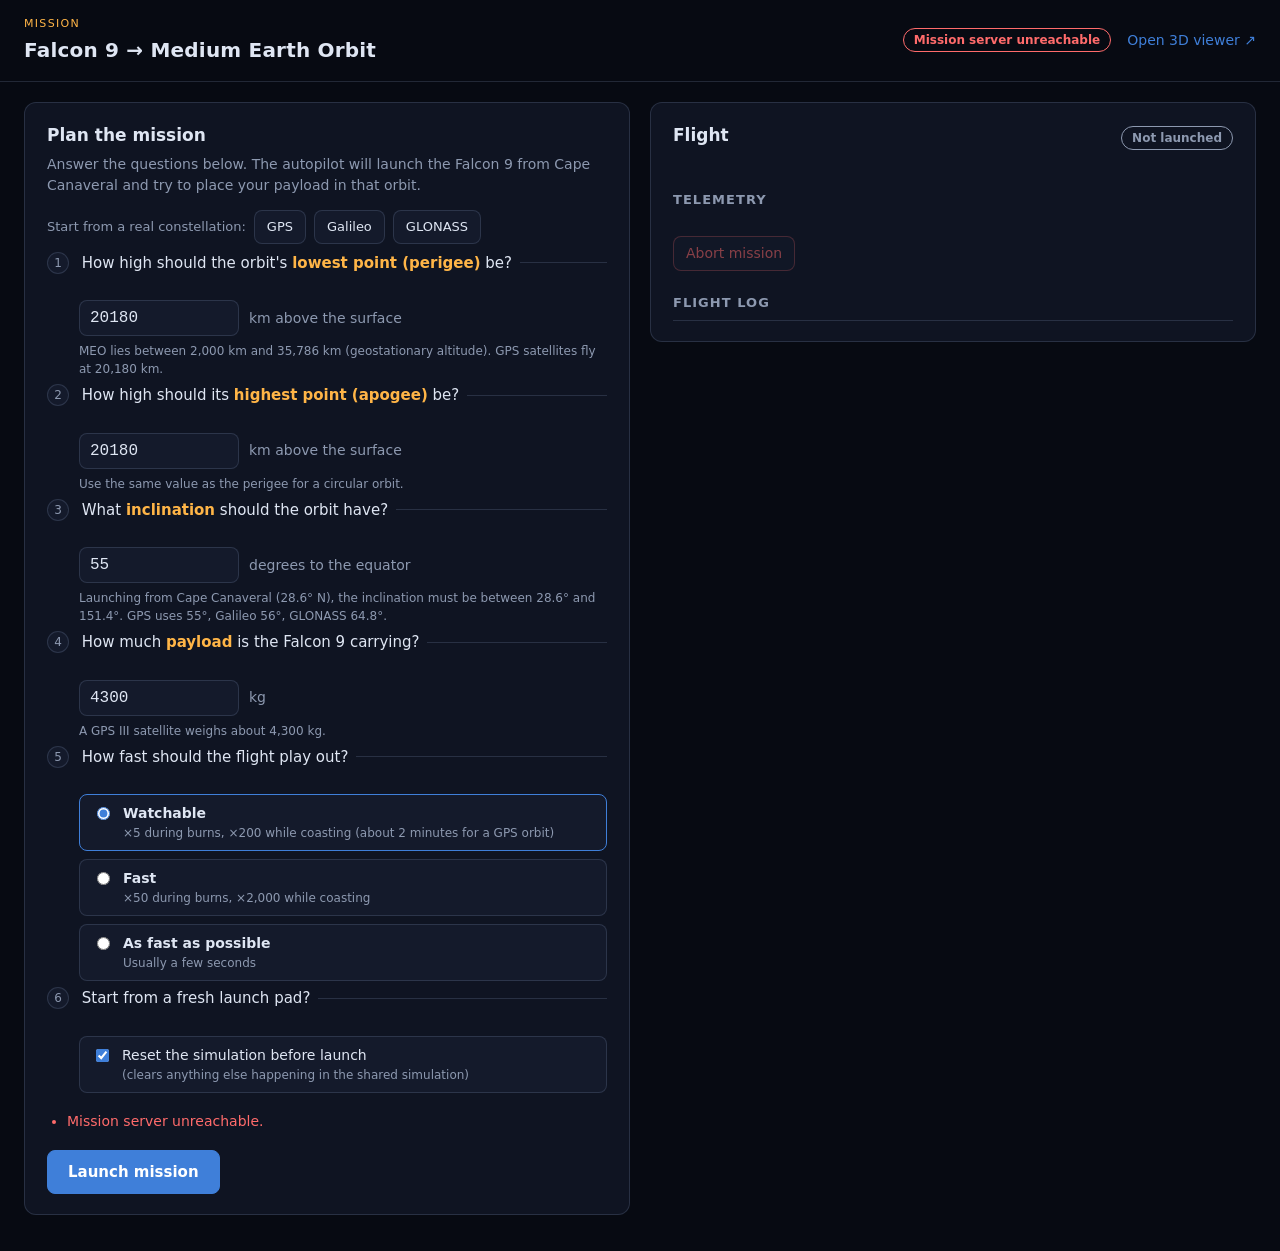
==== meo_mission/index.html @ 13f956a3 "Correct the watchable-pace duration hint on the MEO mission page Co-Authored-By: Claude Opus 5.5 <no" ====
<!doctype html>
<html lang="en">
<head>
  <meta charset="utf-8">
  <meta name="viewport" content="width=device-width, initial-scale=1">
  <title>Falcon 9 to MEO</title>
  <link rel="icon" href="data:,">
  <link rel="stylesheet" href="style.css">
</head>
<body>
  <header class="topbar">
    <div>
      <p class="eyebrow">Mission</p>
      <h1>Falcon 9 → Medium Earth Orbit</h1>
    </div>
    <div class="topbar-right">
      <span id="sim-status" class="pill pill-wait">Connecting…</span>
      <a id="viewer-link" class="link" href="#" target="_blank" rel="noopener">Open 3D viewer ↗</a>
    </div>
  </header>

  <main class="layout">
    <!-- Questionnaire -------------------------------------------------------- -->
    <section class="card" id="plan">
      <h2>Plan the mission</h2>
      <p class="lede">Answer the questions below. The autopilot will launch the Falcon 9 from
        Cape Canaveral and try to place your payload in that orbit.</p>

      <div class="presets">
        <span class="muted">Start from a real constellation:</span>
        <button type="button" data-preset="gps">GPS</button>
        <button type="button" data-preset="galileo">Galileo</button>
        <button type="button" data-preset="glonass">GLONASS</button>
      </div>

      <form id="form" novalidate>
        <fieldset>
          <legend><span class="num">1</span> How high should the orbit's <strong>lowest point (perigee)</strong> be?</legend>
          <div class="answer">
            <input id="perigee" name="perigee_km" type="number" inputmode="decimal" step="any" value="20180" required>
            <span class="unit">km above the surface</span>
          </div>
          <p class="help">MEO lies between <span id="meo-range"></span>.</p>
        </fieldset>

        <fieldset>
          <legend><span class="num">2</span> How high should its <strong>highest point (apogee)</strong> be?</legend>
          <div class="answer">
            <input id="apogee" name="apogee_km" type="number" inputmode="decimal" step="any" value="20180" required>
            <span class="unit">km above the surface</span>
          </div>
          <p class="help">Use the same value as the perigee for a circular orbit.</p>
        </fieldset>

        <fieldset>
          <legend><span class="num">3</span> What <strong>inclination</strong> should the orbit have?</legend>
          <div class="answer">
            <input id="inclination" name="inclination_deg" type="number" inputmode="decimal" step="any" value="55" required>
            <span class="unit">degrees to the equator</span>
          </div>
          <p class="help" id="inc-help"></p>
        </fieldset>

        <fieldset>
          <legend><span class="num">4</span> How much <strong>payload</strong> is the Falcon 9 carrying?</legend>
          <div class="answer">
            <input id="payload" name="payload_kg" type="number" inputmode="decimal" step="any" value="4300" required>
            <span class="unit">kg</span>
          </div>
          <p class="help">A GPS III satellite weighs about 4,300 kg.</p>
        </fieldset>

        <fieldset>
          <legend><span class="num">5</span> How fast should the flight play out?</legend>
          <div class="choices">
            <label><input type="radio" name="pace" value="watch" checked>
              <span><strong>Watchable</strong><small>×5 during burns, ×200 while coasting (about 2 minutes for a GPS orbit)</small></span></label>
            <label><input type="radio" name="pace" value="fast">
              <span><strong>Fast</strong><small>×50 during burns, ×2,000 while coasting</small></span></label>
            <label><input type="radio" name="pace" value="max">
              <span><strong>As fast as possible</strong><small>Usually a few seconds</small></span></label>
          </div>
        </fieldset>

        <fieldset>
          <legend><span class="num">6</span> Start from a fresh launch pad?</legend>
          <label class="check"><input id="reset" type="checkbox" checked>
            <span>Reset the simulation before launch <small>(clears anything else happening in the shared simulation)</small></span></label>
        </fieldset>

        <div id="feasibility" class="feasibility" aria-live="polite"></div>
        <ul id="errors" class="errors" aria-live="polite"></ul>

        <div class="actions">
          <button id="launch" type="submit" class="primary">Launch mission</button>
        </div>
      </form>
    </section>

    <!-- Flight ---------------------------------------------------------------- -->
    <section class="card" id="flight">
      <div class="flight-head">
        <h2>Flight</h2>
        <span id="mission-state" class="pill pill-idle">Not launched</span>
      </div>
      <div id="result" class="result hidden"></div>

      <ol id="phases" class="phases"></ol>

      <h3>Telemetry <span class="muted small" id="tel-vehicle"></span></h3>
      <dl id="telemetry" class="telemetry"></dl>

      <div class="actions">
        <button id="abort" class="danger" disabled>Abort mission</button>
      </div>

      <h3>Flight log</h3>
      <ol id="log" class="log"></ol>
    </section>
  </main>

  <script type="module" src="app.js"></script>
</body>
</html>
---- meo_mission/style.css ----
:root {
  --bg: #070a12;
  --card: #0f1422;
  --card-2: #141a2b;
  --border: rgba(140, 160, 200, 0.2);
  --text: #dfe6f3;
  --muted: #8d99b0;
  --accent: #ffb547;
  --primary: #3f7fd9;
  --ok: #4cd08a;
  --warn: #ffcc4d;
  --bad: #ff6b6b;
  --info: #4fd1c5;
}

* { box-sizing: border-box; }
html, body { margin: 0; background: var(--bg); color: var(--text); }
body { font: 14px/1.5 system-ui, -apple-system, "Segoe UI", Roboto, sans-serif; }
.muted { color: var(--muted); }
.small { font-size: 12px; font-weight: 400; }
.hidden { display: none !important; }

/* ---- Top bar ---- */
.topbar {
  display: flex;
  flex-wrap: wrap;
  align-items: center;
  justify-content: space-between;
  gap: 12px 24px;
  padding: 16px 24px;
  border-bottom: 1px solid var(--border);
}
.eyebrow { margin: 0; font-size: 11px; letter-spacing: 0.12em; text-transform: uppercase; color: var(--accent); }
.topbar h1 { margin: 2px 0 0; font-size: 20px; letter-spacing: 0.01em; }
.topbar-right { display: flex; align-items: center; gap: 16px; }
.link { color: var(--primary); text-decoration: none; }
.link:hover { text-decoration: underline; }

.pill {
  display: inline-block;
  font-size: 12px;
  font-weight: 600;
  padding: 2px 10px;
  border-radius: 999px;
  border: 1px solid currentColor;
  white-space: nowrap;
}
.pill-ok { color: var(--ok); }
.pill-wait { color: var(--warn); }
.pill-bad { color: var(--bad); }
.pill-idle { color: var(--muted); }
.pill-run { color: var(--accent); }

/* ---- Layout ---- */
.layout {
  display: grid;
  grid-template-columns: minmax(0, 1fr) minmax(0, 1fr);
  gap: 20px;
  padding: 20px 24px 32px;
  max-width: 1400px;
  margin: 0 auto;
  align-items: start;
}
.card { background: var(--card); border: 1px solid var(--border); border-radius: 12px; padding: 20px 22px; min-width: 0; }
.card h2 { margin: 0 0 6px; font-size: 17px; }
.card h3 { margin: 22px 0 8px; font-size: 13px; color: var(--muted); text-transform: uppercase; letter-spacing: 0.08em; }
.lede { margin: 0 0 14px; color: var(--muted); }

/* ---- Questionnaire ---- */
.presets { display: flex; flex-wrap: wrap; align-items: center; gap: 8px; margin-bottom: 8px; font-size: 13px; }
fieldset { border: none; border-top: 1px solid var(--border); margin: 0; padding: 16px 0 6px; }
legend { padding: 0 8px 0 0; margin-bottom: 10px; font-size: 15px; }
legend strong { color: var(--accent); font-weight: 600; }
.num {
  display: inline-grid;
  margin-right: 8px;
  vertical-align: 1px;
  place-items: center;
  width: 22px;
  height: 22px;
  border-radius: 50%;
  background: var(--card-2);
  border: 1px solid var(--border);
  font-size: 12px;
  color: var(--muted);
}
.answer { display: flex; flex-wrap: wrap; align-items: center; gap: 10px; padding-left: 32px; }
.help { margin: 6px 0 0 32px; font-size: 12px; color: var(--muted); }
input[type="number"] {
  width: 160px;
  font: 16px ui-monospace, "Cascadia Mono", Consolas, monospace;
  color: var(--text);
  background: var(--card-2);
  border: 1px solid var(--border);
  border-radius: 8px;
  padding: 8px 10px;
}
input[type="number"]:focus { outline: 2px solid var(--primary); outline-offset: -1px; }
input[aria-invalid="true"] { border-color: var(--bad); }
.unit { color: var(--muted); }
.choices { display: grid; gap: 8px; padding-left: 32px; }
.choices label, .check {
  display: flex;
  gap: 10px;
  align-items: flex-start;
  padding: 8px 12px;
  border: 1px solid var(--border);
  border-radius: 8px;
  cursor: pointer;
  background: var(--card-2);
}
.check { margin-left: 32px; }
.choices label:has(input:checked) { border-color: var(--primary); }
.choices small, .check small { display: block; color: var(--muted); font-size: 12px; }
.choices input, .check input { margin-top: 4px; accent-color: var(--primary); }
form:disabled, fieldset:disabled { opacity: 0.6; }

.feasibility { margin: 18px 0 0; padding: 12px 14px; border-radius: 10px; border: 1px solid var(--border); background: var(--card-2); }
.feasibility:empty { display: none; }
.feasibility.good { border-color: rgba(76, 208, 138, 0.5); }
.feasibility.tight { border-color: rgba(255, 204, 77, 0.6); }
.feasibility.bad { border-color: rgba(255, 107, 107, 0.6); }
.feasibility .verdict { font-weight: 600; margin: 0 0 6px; }
.feasibility.good .verdict { color: var(--ok); }
.feasibility.tight .verdict { color: var(--warn); }
.feasibility.bad .verdict { color: var(--bad); }
.feasibility dl { display: grid; grid-template-columns: auto auto; justify-content: start; gap: 2px 18px; margin: 0; font-size: 13px; }
.feasibility dt { color: var(--muted); }
.feasibility dd { margin: 0; font-family: ui-monospace, "Cascadia Mono", Consolas, monospace; }
.errors { color: var(--bad); margin: 12px 0 0; padding-left: 20px; }
.errors:empty { display: none; }

.actions { margin-top: 18px; display: flex; gap: 10px; }
button {
  font: inherit;
  color: var(--text);
  background: var(--card-2);
  border: 1px solid var(--border);
  border-radius: 8px;
  padding: 6px 12px;
  cursor: pointer;
}
button:hover { border-color: var(--muted); }
button:disabled { opacity: 0.5; cursor: not-allowed; }
button.primary { background: var(--primary); border-color: var(--primary); color: #fff; font-weight: 600; padding: 10px 20px; font-size: 15px; }
button.danger { color: var(--bad); border-color: rgba(255, 107, 107, 0.45); }

/* ---- Flight ---- */
.flight-head { display: flex; align-items: center; justify-content: space-between; gap: 10px; }
.phases { list-style: none; margin: 14px 0 0; padding: 0; display: grid; gap: 2px; }
.phases li { display: flex; align-items: center; gap: 10px; padding: 5px 2px; color: var(--muted); }
.phases li::before {
  content: "";
  flex: none;
  width: 10px;
  height: 10px;
  border-radius: 50%;
  border: 2px solid var(--border);
}
.phases li.done { color: var(--text); }
.phases li.done::before { background: var(--ok); border-color: var(--ok); }
.phases li.active { color: var(--accent); font-weight: 600; }
.phases li.active::before { border-color: var(--accent); background: var(--accent); box-shadow: 0 0 0 4px rgba(255, 181, 71, 0.2); }
.phases li.failed { color: var(--bad); }
.phases li.failed::before { background: var(--bad); border-color: var(--bad); }

.telemetry { display: grid; grid-template-columns: repeat(auto-fill, minmax(150px, 1fr)); gap: 8px; margin: 0; }
.telemetry div { background: var(--card-2); border: 1px solid var(--border); border-radius: 8px; padding: 6px 10px; }
.telemetry dt { font-size: 11px; color: var(--muted); }
.telemetry dd { margin: 0; font: 15px ui-monospace, "Cascadia Mono", Consolas, monospace; }

.result { margin-top: 14px; padding: 14px 16px; border-radius: 10px; border: 1px solid var(--border); background: var(--card-2); }
.result.success { border-color: rgba(76, 208, 138, 0.6); }
.result.failure { border-color: rgba(255, 107, 107, 0.6); }
.result h3 { margin: 0 0 8px; font-size: 15px; text-transform: none; letter-spacing: 0; color: var(--text); }
.result.success h3 { color: var(--ok); }
.result.failure h3 { color: var(--bad); }
.result table { border-collapse: collapse; font-size: 13px; width: 100%; }
.result th, .result td { padding: 3px 8px 3px 0; text-align: left; }
.result th { color: var(--muted); font-weight: 500; }
.result td { font-family: ui-monospace, "Cascadia Mono", Consolas, monospace; }

.log {
  list-style: none;
  margin: 0;
  padding: 0;
  max-height: 320px;
  overflow-y: auto;
  font: 12px ui-monospace, "Cascadia Mono", Consolas, monospace;
  border-top: 1px solid var(--border);
}
.log li { padding: 4px 0; border-bottom: 1px solid rgba(140, 160, 200, 0.08); overflow-wrap: anywhere; }
.log .t { color: var(--muted); margin-right: 10px; }
.log .error { color: var(--bad); }
.log .success { color: var(--ok); }

@media (max-width: 900px) {
  .layout { grid-template-columns: 1fr; padding: 16px; }
  .topbar { padding: 14px 16px; }
}
@media (max-width: 480px) {
  .card { padding: 16px; }
  .answer, .choices, .help { padding-left: 0; margin-left: 0; }
  .check { margin-left: 0; }
  input[type="number"] { width: 140px; }
}
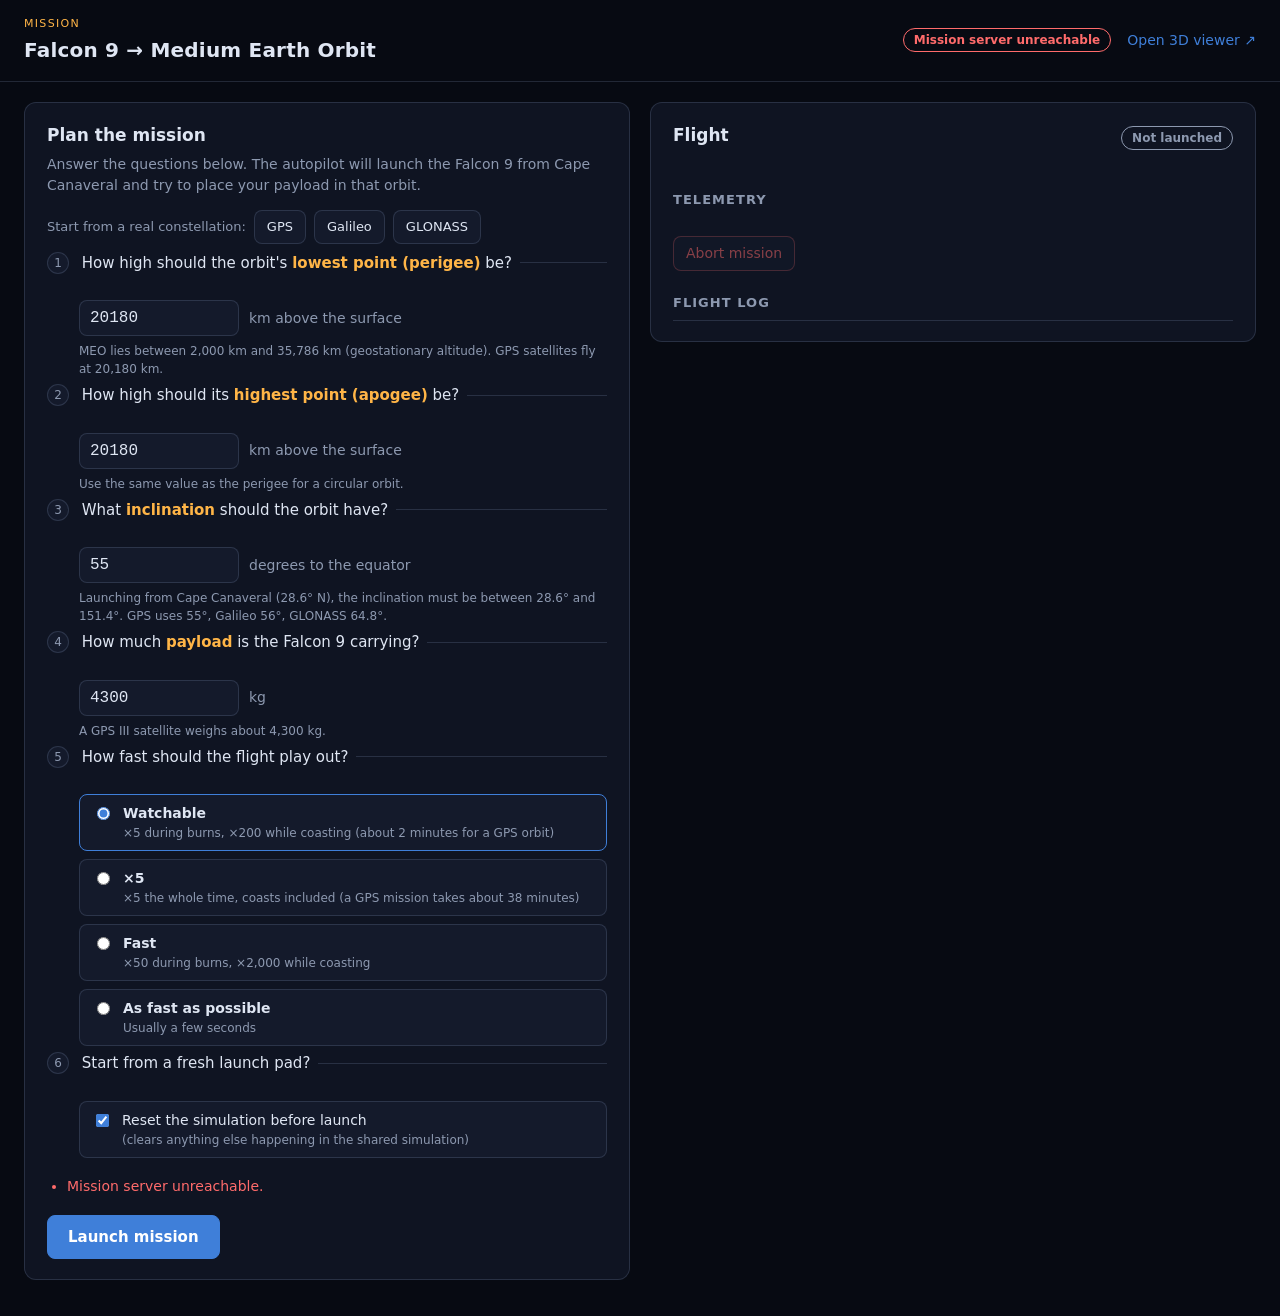
==== commit 4378e27c: "Add a constant x5 pacing option to the MEO mission page Runs the whole flight, coasts included, at f" ====
--- a/meo_mission/index.html
+++ b/meo_mission/index.html
@@ -75,6 +75,8 @@
           <div class="choices">
             <label><input type="radio" name="pace" value="watch" checked>
               <span><strong>Watchable</strong><small>×5 during burns, ×200 while coasting (about 2 minutes for a GPS orbit)</small></span></label>
+            <label><input type="radio" name="pace" value="x5">
+              <span><strong>×5</strong><small>×5 the whole time, coasts included (a GPS mission takes about 38 minutes)</small></span></label>
             <label><input type="radio" name="pace" value="fast">
               <span><strong>Fast</strong><small>×50 during burns, ×2,000 while coasting</small></span></label>
             <label><input type="radio" name="pace" value="max">
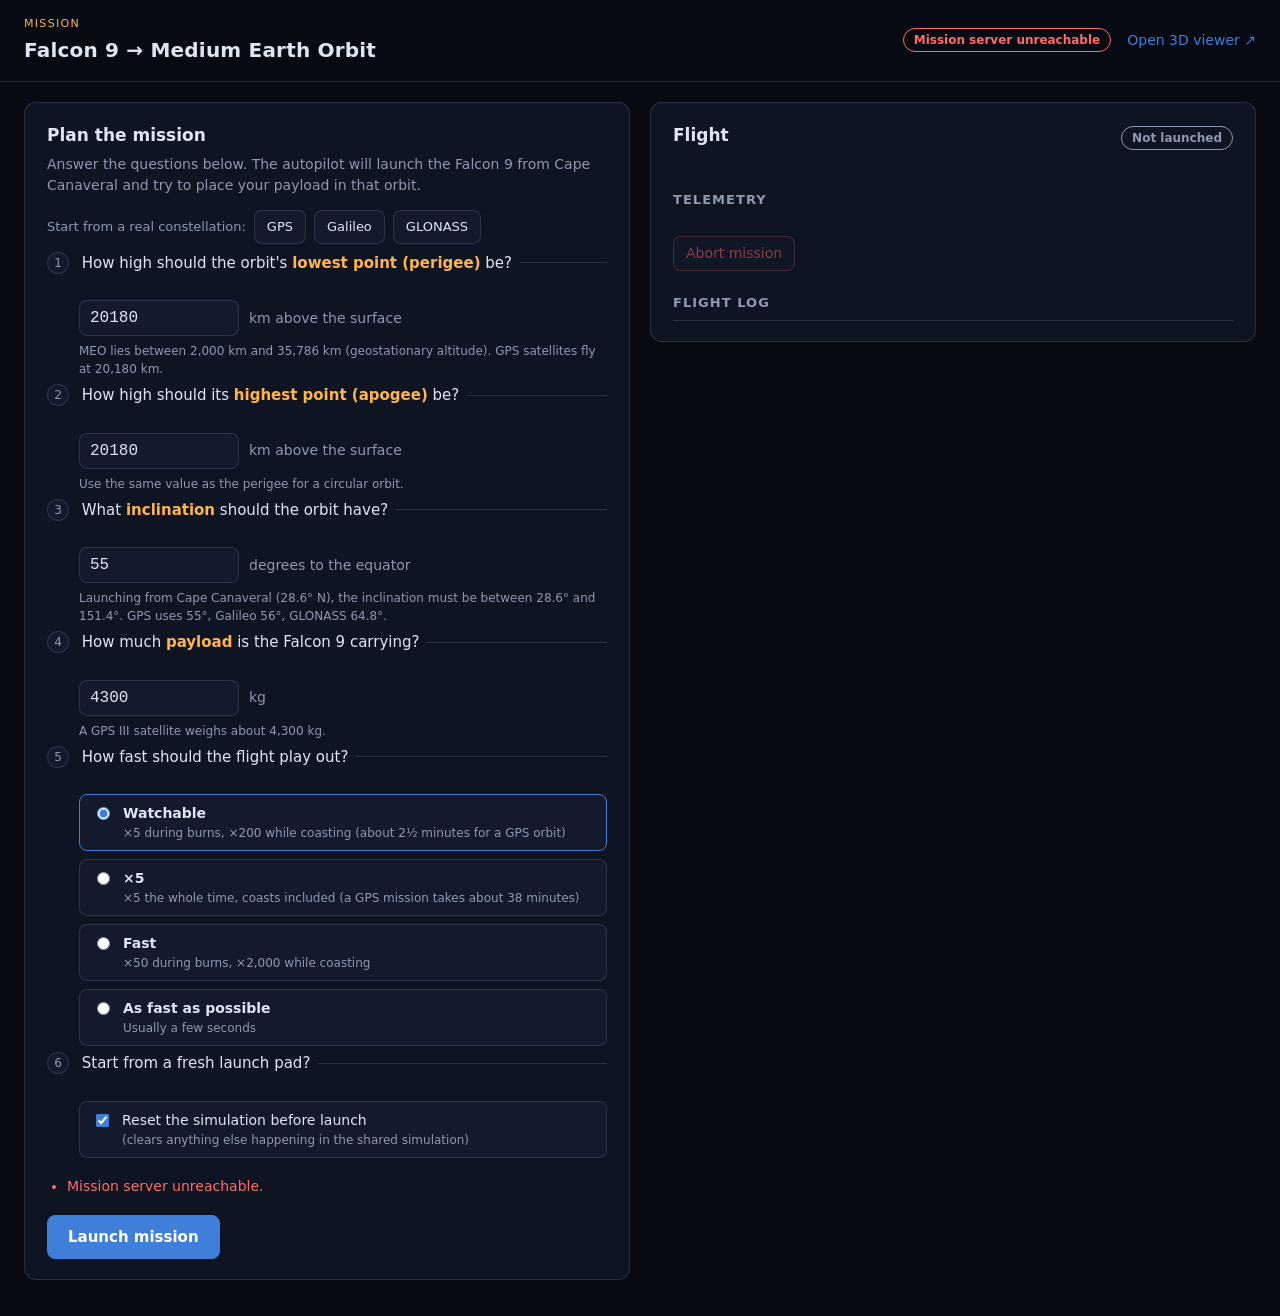
==== commit 9a535f68: "Fix mission pacing so x5 (and watch) hold their warp through long coast steps Long steps are now spl" ====
--- a/meo_mission/index.html
+++ b/meo_mission/index.html
@@ -74,7 +74,7 @@
           <legend><span class="num">5</span> How fast should the flight play out?</legend>
           <div class="choices">
             <label><input type="radio" name="pace" value="watch" checked>
-              <span><strong>Watchable</strong><small>×5 during burns, ×200 while coasting (about 2 minutes for a GPS orbit)</small></span></label>
+              <span><strong>Watchable</strong><small>×5 during burns, ×200 while coasting (about 2½ minutes for a GPS orbit)</small></span></label>
             <label><input type="radio" name="pace" value="x5">
               <span><strong>×5</strong><small>×5 the whole time, coasts included (a GPS mission takes about 38 minutes)</small></span></label>
             <label><input type="radio" name="pace" value="fast">
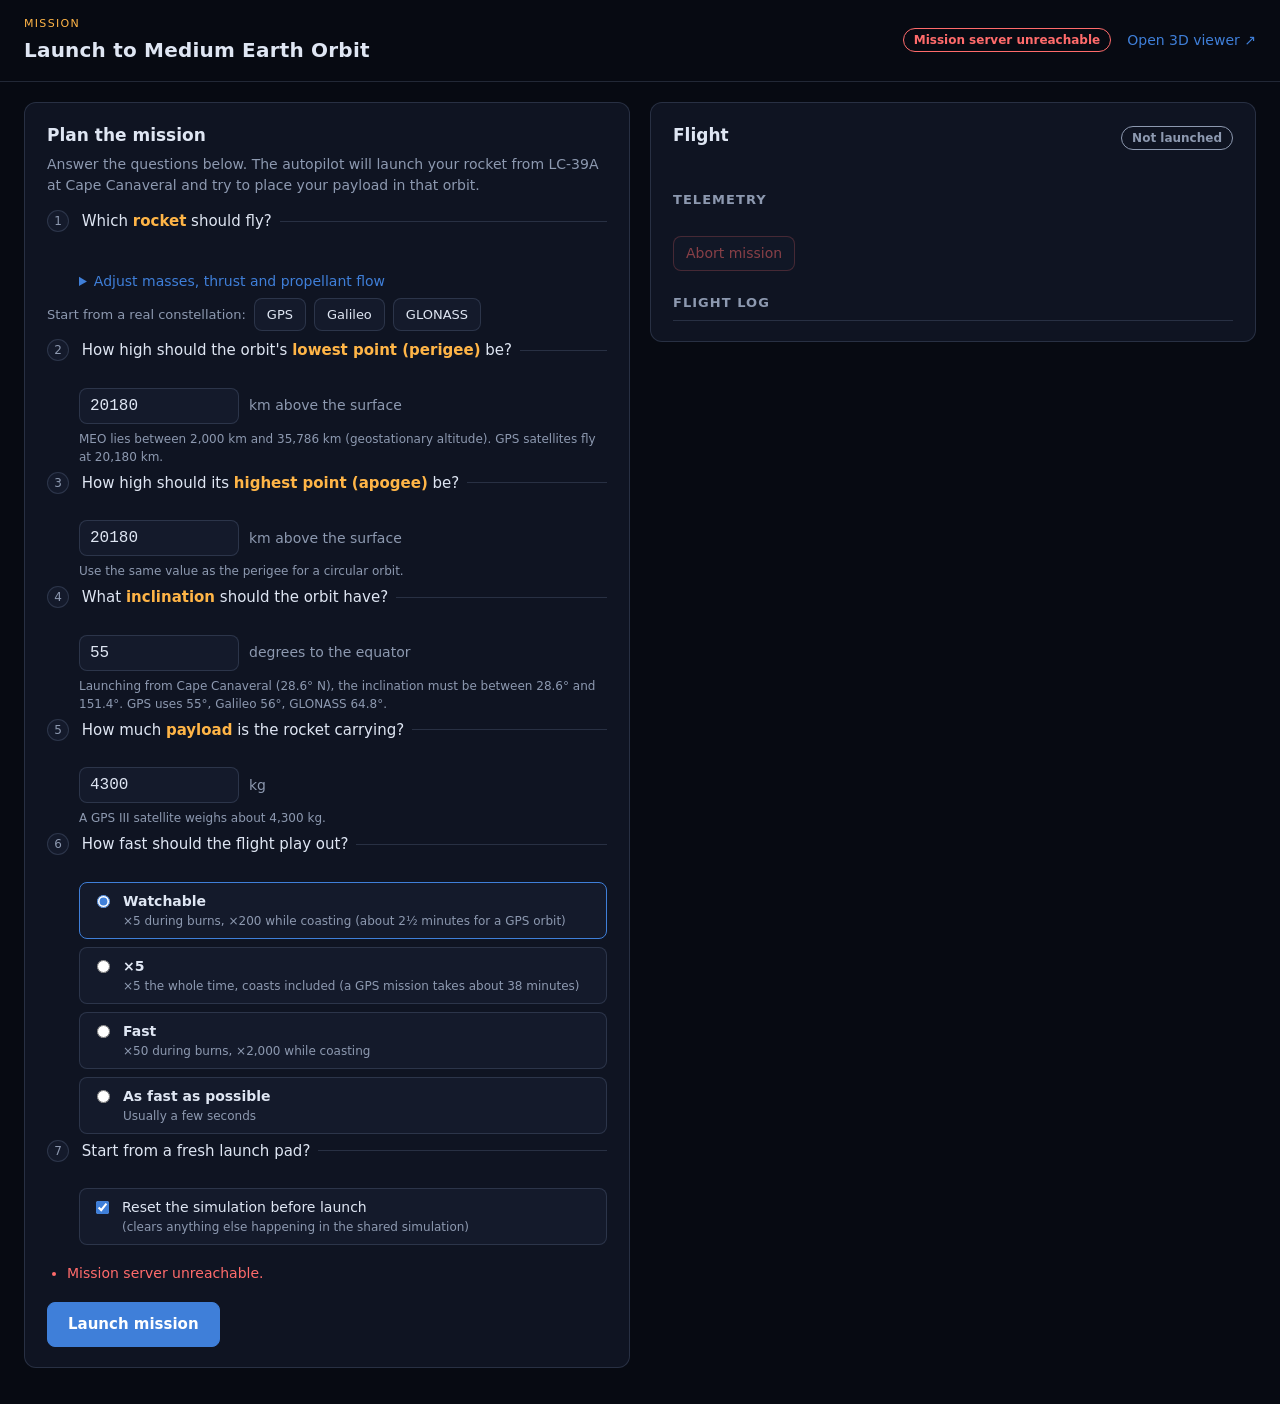
==== commit eca78bd4: "Mission page: choose from six rockets with editable stage figures - launch_vehicles.py: Falcon 9, At" ====
--- a/meo_mission/index.html
+++ b/meo_mission/index.html
@@ -3,7 +3,7 @@
 <head>
   <meta charset="utf-8">
   <meta name="viewport" content="width=device-width, initial-scale=1">
-  <title>Falcon 9 to MEO</title>
+  <title>Rocket to MEO</title>
   <link rel="icon" href="data:,">
   <link rel="stylesheet" href="style.css">
 </head>
@@ -11,7 +11,7 @@
   <header class="topbar">
     <div>
       <p class="eyebrow">Mission</p>
-      <h1>Falcon 9 → Medium Earth Orbit</h1>
+      <h1>Launch to Medium Earth Orbit</h1>
     </div>
     <div class="topbar-right">
       <span id="sim-status" class="pill pill-wait">Connecting…</span>
@@ -23,19 +23,32 @@
     <!-- Questionnaire -------------------------------------------------------- -->
     <section class="card" id="plan">
       <h2>Plan the mission</h2>
-      <p class="lede">Answer the questions below. The autopilot will launch the Falcon 9 from
-        Cape Canaveral and try to place your payload in that orbit.</p>
-
-      <div class="presets">
-        <span class="muted">Start from a real constellation:</span>
-        <button type="button" data-preset="gps">GPS</button>
-        <button type="button" data-preset="galileo">Galileo</button>
-        <button type="button" data-preset="glonass">GLONASS</button>
-      </div>
+      <p class="lede">Answer the questions below. The autopilot will launch your rocket from
+        LC-39A at Cape Canaveral and try to place your payload in that orbit.</p>
 
       <form id="form" novalidate>
         <fieldset>
-          <legend><span class="num">1</span> How high should the orbit's <strong>lowest point (perigee)</strong> be?</legend>
+          <legend><span class="num">1</span> Which <strong>rocket</strong> should fly?</legend>
+          <div id="rockets" class="choices rockets"></div>
+          <details id="vehicle-details" class="vehicle">
+            <summary>Adjust masses, thrust and propellant flow <span id="vehicle-edited" class="tag hidden">edited</span></summary>
+            <p class="help">Approximate public figures. Each stage burns at a constant propellant flow;
+              thrust is interpolated between sea level and vacuum with air density. Changing the
+              rocket above restores its defaults.</p>
+            <div id="stages"></div>
+            <div class="actions"><button type="button" id="vehicle-reset">Restore defaults</button></div>
+          </details>
+        </fieldset>
+
+        <div class="presets orbit-presets">
+          <span class="muted">Start from a real constellation:</span>
+          <button type="button" data-preset="gps">GPS</button>
+          <button type="button" data-preset="galileo">Galileo</button>
+          <button type="button" data-preset="glonass">GLONASS</button>
+        </div>
+
+        <fieldset>
+          <legend><span class="num">2</span> How high should the orbit's <strong>lowest point (perigee)</strong> be?</legend>
           <div class="answer">
             <input id="perigee" name="perigee_km" type="number" inputmode="decimal" step="any" value="20180" required>
             <span class="unit">km above the surface</span>
@@ -44,7 +57,7 @@
         </fieldset>
 
         <fieldset>
-          <legend><span class="num">2</span> How high should its <strong>highest point (apogee)</strong> be?</legend>
+          <legend><span class="num">3</span> How high should its <strong>highest point (apogee)</strong> be?</legend>
           <div class="answer">
             <input id="apogee" name="apogee_km" type="number" inputmode="decimal" step="any" value="20180" required>
             <span class="unit">km above the surface</span>
@@ -53,7 +66,7 @@
         </fieldset>
 
         <fieldset>
-          <legend><span class="num">3</span> What <strong>inclination</strong> should the orbit have?</legend>
+          <legend><span class="num">4</span> What <strong>inclination</strong> should the orbit have?</legend>
           <div class="answer">
             <input id="inclination" name="inclination_deg" type="number" inputmode="decimal" step="any" value="55" required>
             <span class="unit">degrees to the equator</span>
@@ -62,7 +75,7 @@
         </fieldset>
 
         <fieldset>
-          <legend><span class="num">4</span> How much <strong>payload</strong> is the Falcon 9 carrying?</legend>
+          <legend><span class="num">5</span> How much <strong>payload</strong> is the rocket carrying?</legend>
           <div class="answer">
             <input id="payload" name="payload_kg" type="number" inputmode="decimal" step="any" value="4300" required>
             <span class="unit">kg</span>
@@ -71,7 +84,7 @@
         </fieldset>
 
         <fieldset>
-          <legend><span class="num">5</span> How fast should the flight play out?</legend>
+          <legend><span class="num">6</span> How fast should the flight play out?</legend>
           <div class="choices">
             <label><input type="radio" name="pace" value="watch" checked>
               <span><strong>Watchable</strong><small>×5 during burns, ×200 while coasting (about 2½ minutes for a GPS orbit)</small></span></label>
@@ -85,7 +98,7 @@
         </fieldset>
 
         <fieldset>
-          <legend><span class="num">6</span> Start from a fresh launch pad?</legend>
+          <legend><span class="num">7</span> Start from a fresh launch pad?</legend>
           <label class="check"><input id="reset" type="checkbox" checked>
             <span>Reset the simulation before launch <small>(clears anything else happening in the shared simulation)</small></span></label>
         </fieldset>
--- a/meo_mission/style.css
+++ b/meo_mission/style.css
@@ -113,6 +113,23 @@
 .choices label:has(input:checked) { border-color: var(--primary); }
 .choices small, .check small { display: block; color: var(--muted); font-size: 12px; }
 .choices input, .check input { margin-top: 4px; accent-color: var(--primary); }
+.rockets { grid-template-columns: repeat(auto-fill, minmax(220px, 1fr)); }
+
+/* ---- Vehicle editor ---- */
+.vehicle { margin: 12px 0 0 32px; }
+.vehicle summary { cursor: pointer; color: var(--primary); }
+.vehicle .help { margin-left: 0; }
+.tag { margin-left: 6px; font-size: 11px; padding: 1px 6px; border-radius: 999px; color: var(--accent);
+  border: 1px solid currentColor; }
+.stage { margin-top: 14px; }
+.stage h4 { margin: 0 0 6px; font-size: 13px; color: var(--text); }
+.stage-grid { display: grid; grid-template-columns: repeat(auto-fill, minmax(150px, 1fr)); gap: 8px 12px; }
+.field { display: grid; gap: 2px; font-size: 12px; color: var(--muted); min-width: 0; }
+.field-row { display: flex; align-items: center; gap: 6px; min-width: 0; }
+.field input[type="number"] { width: 100%; min-width: 0; font-size: 14px; padding: 6px 8px; }
+.field .unit { flex: none; font-size: 12px; }
+.derived { margin: 6px 0 0; font-size: 12px; color: var(--muted); }
+.derived:empty { display: none; }
 form:disabled, fieldset:disabled { opacity: 0.6; }
 
 .feasibility { margin: 18px 0 0; padding: 12px 14px; border-radius: 10px; border: 1px solid var(--border); background: var(--card-2); }
@@ -127,6 +144,8 @@
 .feasibility dl { display: grid; grid-template-columns: auto auto; justify-content: start; gap: 2px 18px; margin: 0; font-size: 13px; }
 .feasibility dt { color: var(--muted); }
 .feasibility dd { margin: 0; font-family: ui-monospace, "Cascadia Mono", Consolas, monospace; }
+.feasibility dt.sub { padding-left: 12px; }
+.feasibility .note { margin: 8px 0 0; font-size: 12px; color: var(--muted); }
 .errors { color: var(--bad); margin: 12px 0 0; padding-left: 20px; }
 .errors:empty { display: none; }
 
@@ -201,6 +220,6 @@
 @media (max-width: 480px) {
   .card { padding: 16px; }
   .answer, .choices, .help { padding-left: 0; margin-left: 0; }
-  .check { margin-left: 0; }
+  .check, .vehicle { margin-left: 0; }
   input[type="number"] { width: 140px; }
 }
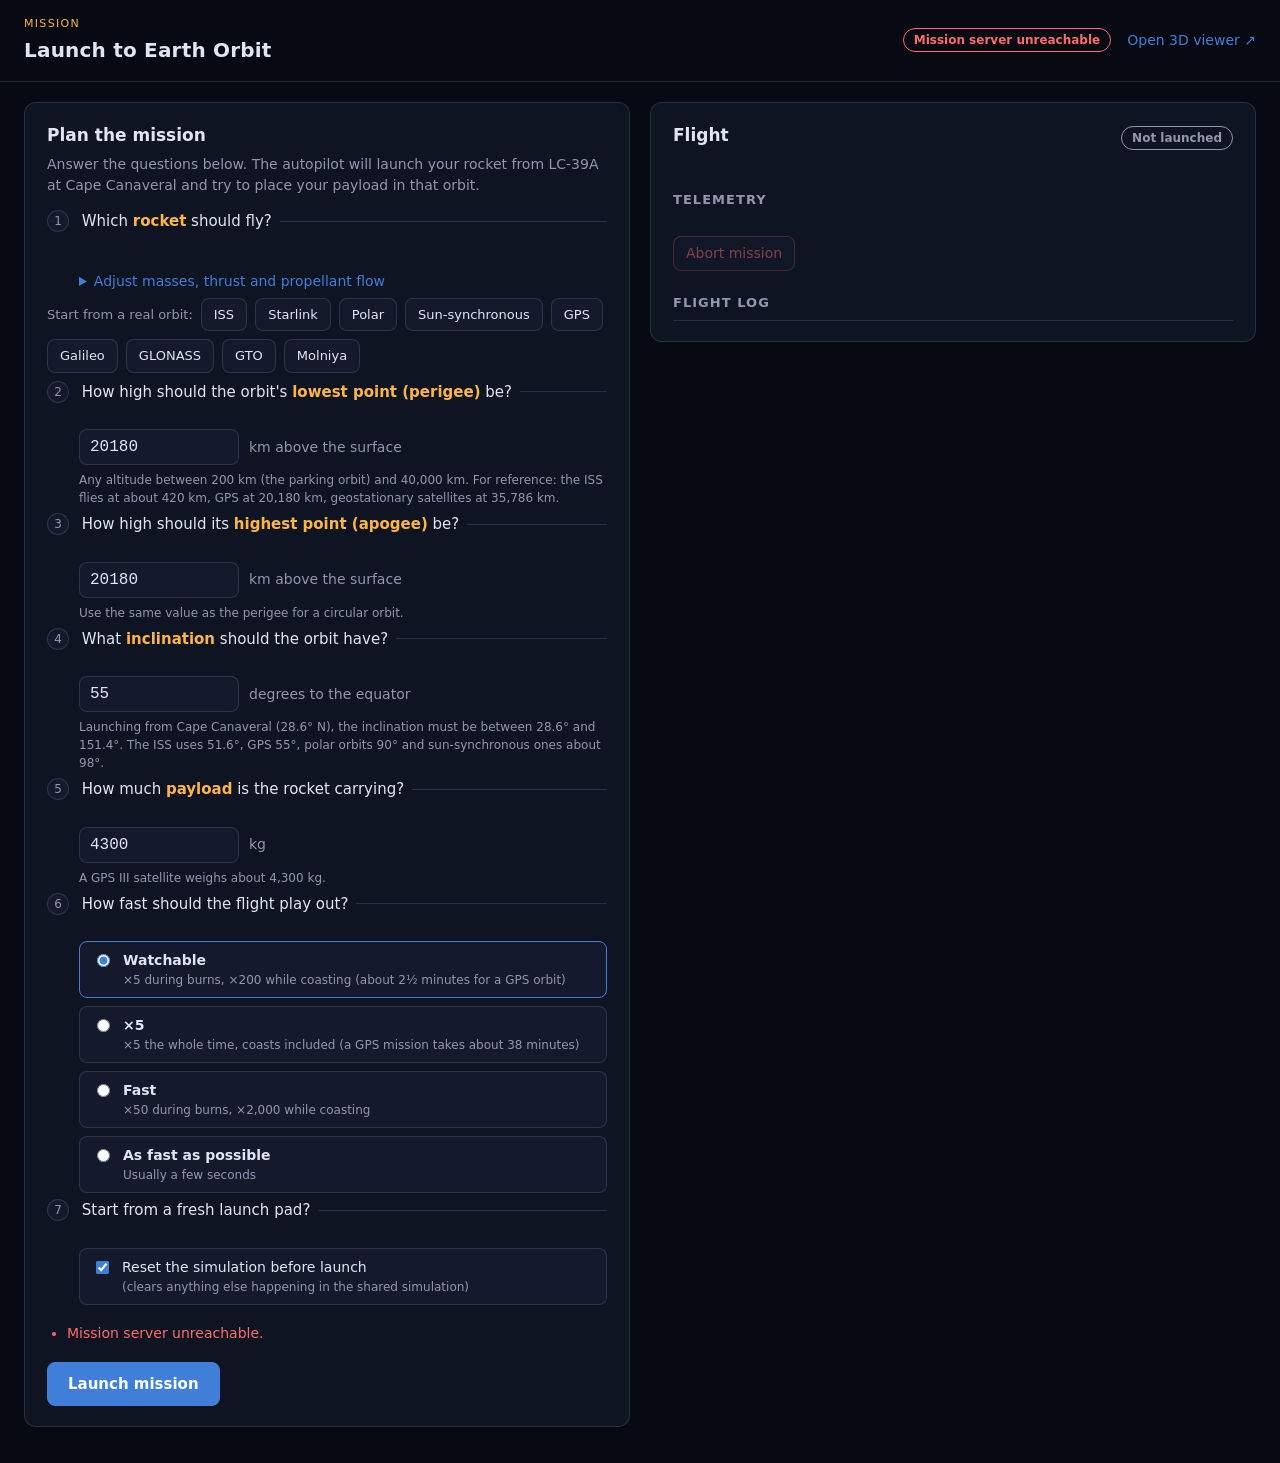
==== commit dedbcfa6: "Mission page: any Earth orbit from 200 km to 40,000 km (LEO to GTO) Widen the altitude range from ME" ====
--- a/meo_mission/index.html
+++ b/meo_mission/index.html
@@ -3,7 +3,7 @@
 <head>
   <meta charset="utf-8">
   <meta name="viewport" content="width=device-width, initial-scale=1">
-  <title>Rocket to MEO</title>
+  <title>Rocket to Orbit</title>
   <link rel="icon" href="data:,">
   <link rel="stylesheet" href="style.css">
 </head>
@@ -11,7 +11,7 @@
   <header class="topbar">
     <div>
       <p class="eyebrow">Mission</p>
-      <h1>Launch to Medium Earth Orbit</h1>
+      <h1>Launch to Earth Orbit</h1>
     </div>
     <div class="topbar-right">
       <span id="sim-status" class="pill pill-wait">Connecting…</span>
@@ -41,10 +41,16 @@
         </fieldset>
 
         <div class="presets orbit-presets">
-          <span class="muted">Start from a real constellation:</span>
-          <button type="button" data-preset="gps">GPS</button>
-          <button type="button" data-preset="galileo">Galileo</button>
-          <button type="button" data-preset="glonass">GLONASS</button>
+          <span class="muted">Start from a real orbit:</span>
+          <button type="button" data-preset="iss" title="About 420 km circular, 51.6°">ISS</button>
+          <button type="button" data-preset="starlink" title="550 km circular, 53°">Starlink</button>
+          <button type="button" data-preset="polar" title="800 km circular, 90°">Polar</button>
+          <button type="button" data-preset="sso" title="Sun-synchronous: 700 km circular, 98.2°">Sun-synchronous</button>
+          <button type="button" data-preset="gps" title="20,180 km circular, 55°">GPS</button>
+          <button type="button" data-preset="galileo" title="23,222 km circular, 56°">Galileo</button>
+          <button type="button" data-preset="glonass" title="19,100 km circular, 64.8°">GLONASS</button>
+          <button type="button" data-preset="gto" title="Geostationary transfer orbit: 200 × 35,786 km, 28.7°">GTO</button>
+          <button type="button" data-preset="molniya" title="500 × 39,800 km, 63.4°">Molniya</button>
         </div>
 
         <fieldset>
@@ -53,7 +59,7 @@
             <input id="perigee" name="perigee_km" type="number" inputmode="decimal" step="any" value="20180" required>
             <span class="unit">km above the surface</span>
           </div>
-          <p class="help">MEO lies between <span id="meo-range"></span>.</p>
+          <p class="help">Any altitude between <span id="orbit-range"></span>.</p>
         </fieldset>
 
         <fieldset>
--- a/meo_mission/style.css
+++ b/meo_mission/style.css
@@ -160,6 +160,16 @@
   cursor: pointer;
 }
 button:hover { border-color: var(--muted); }
+a.button {
+  display: inline-block;
+  color: var(--text);
+  background: var(--card-2);
+  border: 1px solid var(--border);
+  border-radius: 8px;
+  padding: 6px 12px;
+  text-decoration: none;
+}
+a.button:hover { border-color: var(--muted); }
 button:disabled { opacity: 0.5; cursor: not-allowed; }
 button.primary { background: var(--primary); border-color: var(--primary); color: #fff; font-weight: 600; padding: 10px 20px; font-size: 15px; }
 button.danger { color: var(--bad); border-color: rgba(255, 107, 107, 0.45); }
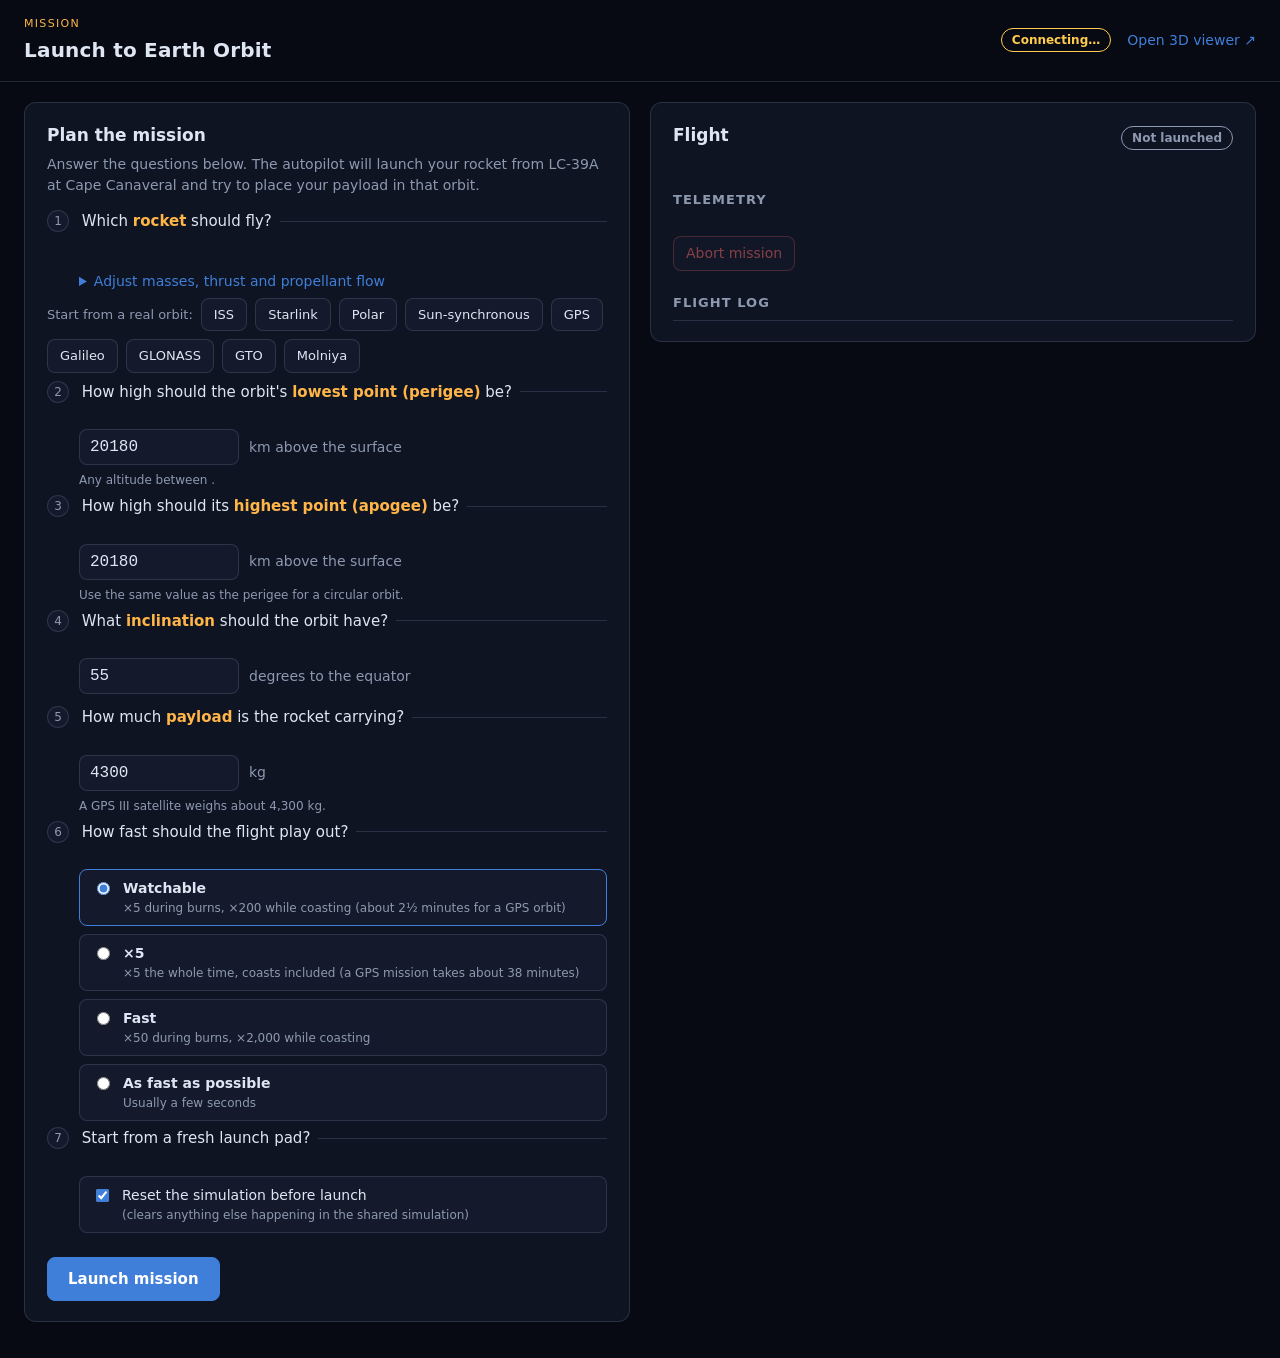
==== commit 31095b4f: "Mission pages: hover glossary for acronyms and jargon A shared module (web_shared/glossary.js, serve" ====
--- a/meo_mission/index.html
+++ b/meo_mission/index.html
@@ -129,7 +129,7 @@
       <ol id="phases" class="phases"></ol>
 
       <h3>Telemetry <span class="muted small" id="tel-vehicle"></span></h3>
-      <dl id="telemetry" class="telemetry"></dl>
+      <dl id="telemetry" class="telemetry" data-no-glossary></dl>
 
       <div class="actions">
         <button id="abort" class="danger" disabled>Abort mission</button>
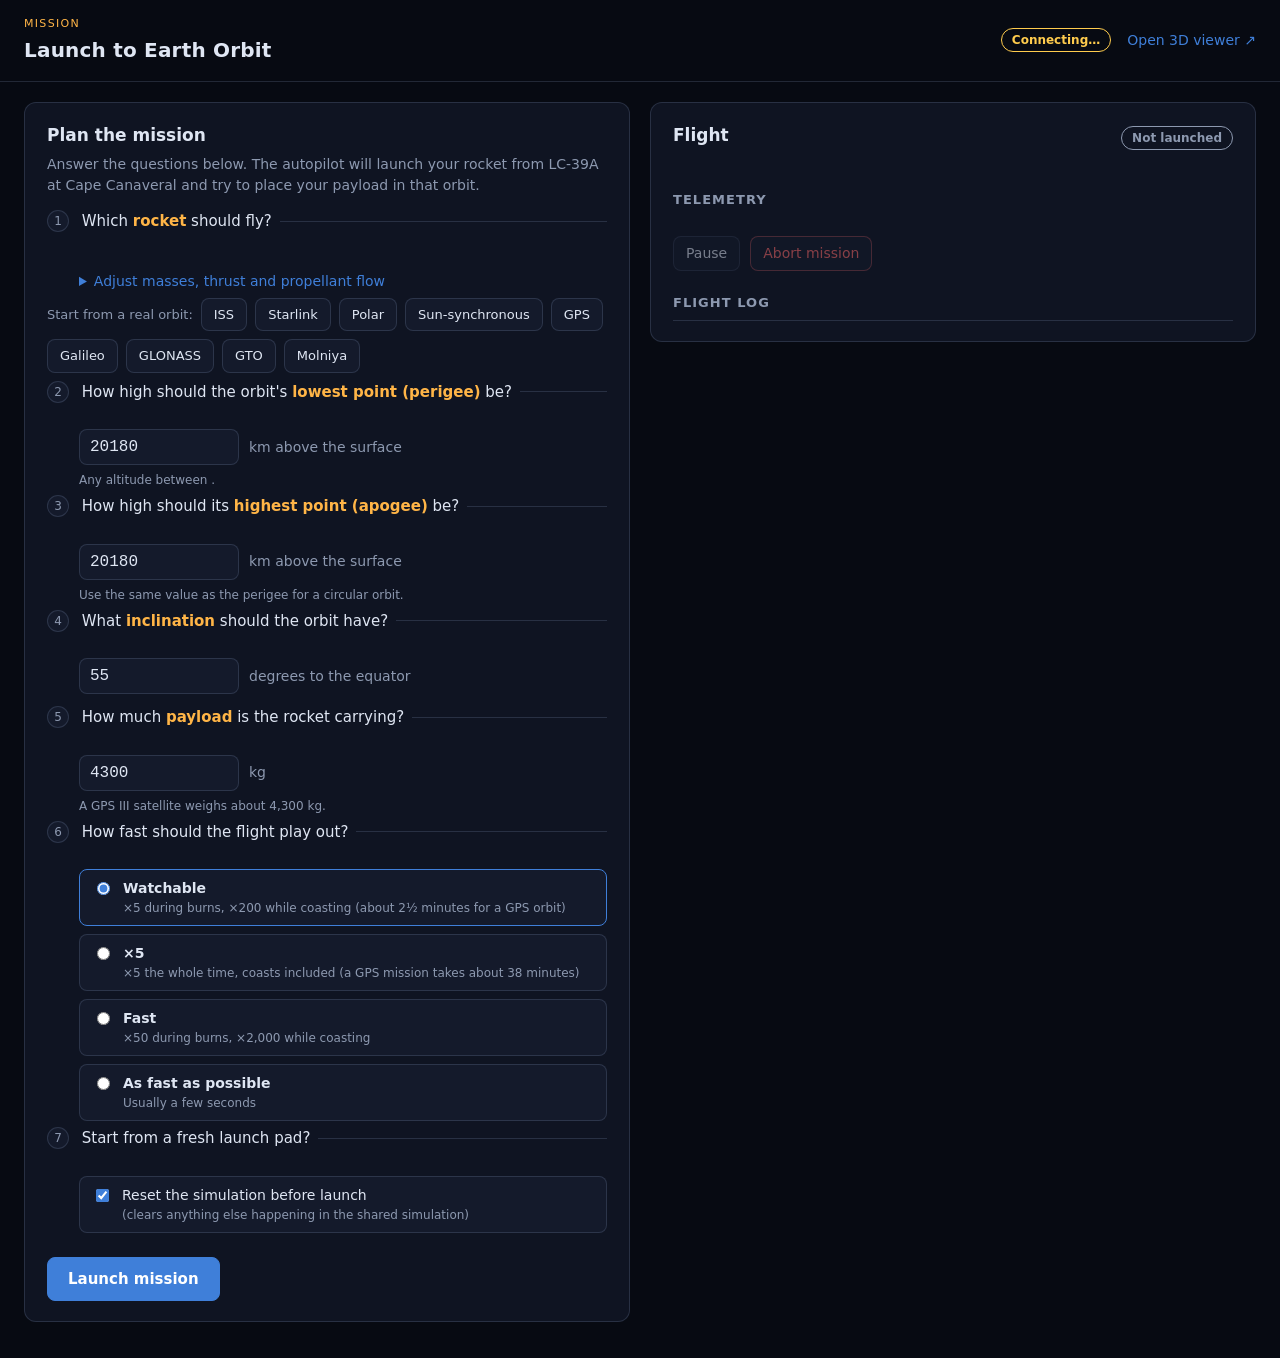
==== commit 00420d59: "Mission pages: Pause / Resume button next to Abort Pausing stops the autopilot stepping the simulati" ====
--- a/meo_mission/index.html
+++ b/meo_mission/index.html
@@ -4,7 +4,7 @@
   <meta charset="utf-8">
   <meta name="viewport" content="width=device-width, initial-scale=1">
   <title>Rocket to Orbit</title>
-  <link rel="icon" href="data:,">
+  <link rel="icon" type="image/svg+xml" href="favicon.svg">
   <link rel="stylesheet" href="style.css">
 </head>
 <body>
@@ -132,6 +132,7 @@
       <dl id="telemetry" class="telemetry" data-no-glossary></dl>
 
       <div class="actions">
+        <button id="pause" disabled title="Stop the mission where it is; simulated time stands still until you resume">Pause</button>
         <button id="abort" class="danger" disabled>Abort mission</button>
       </div>
 
